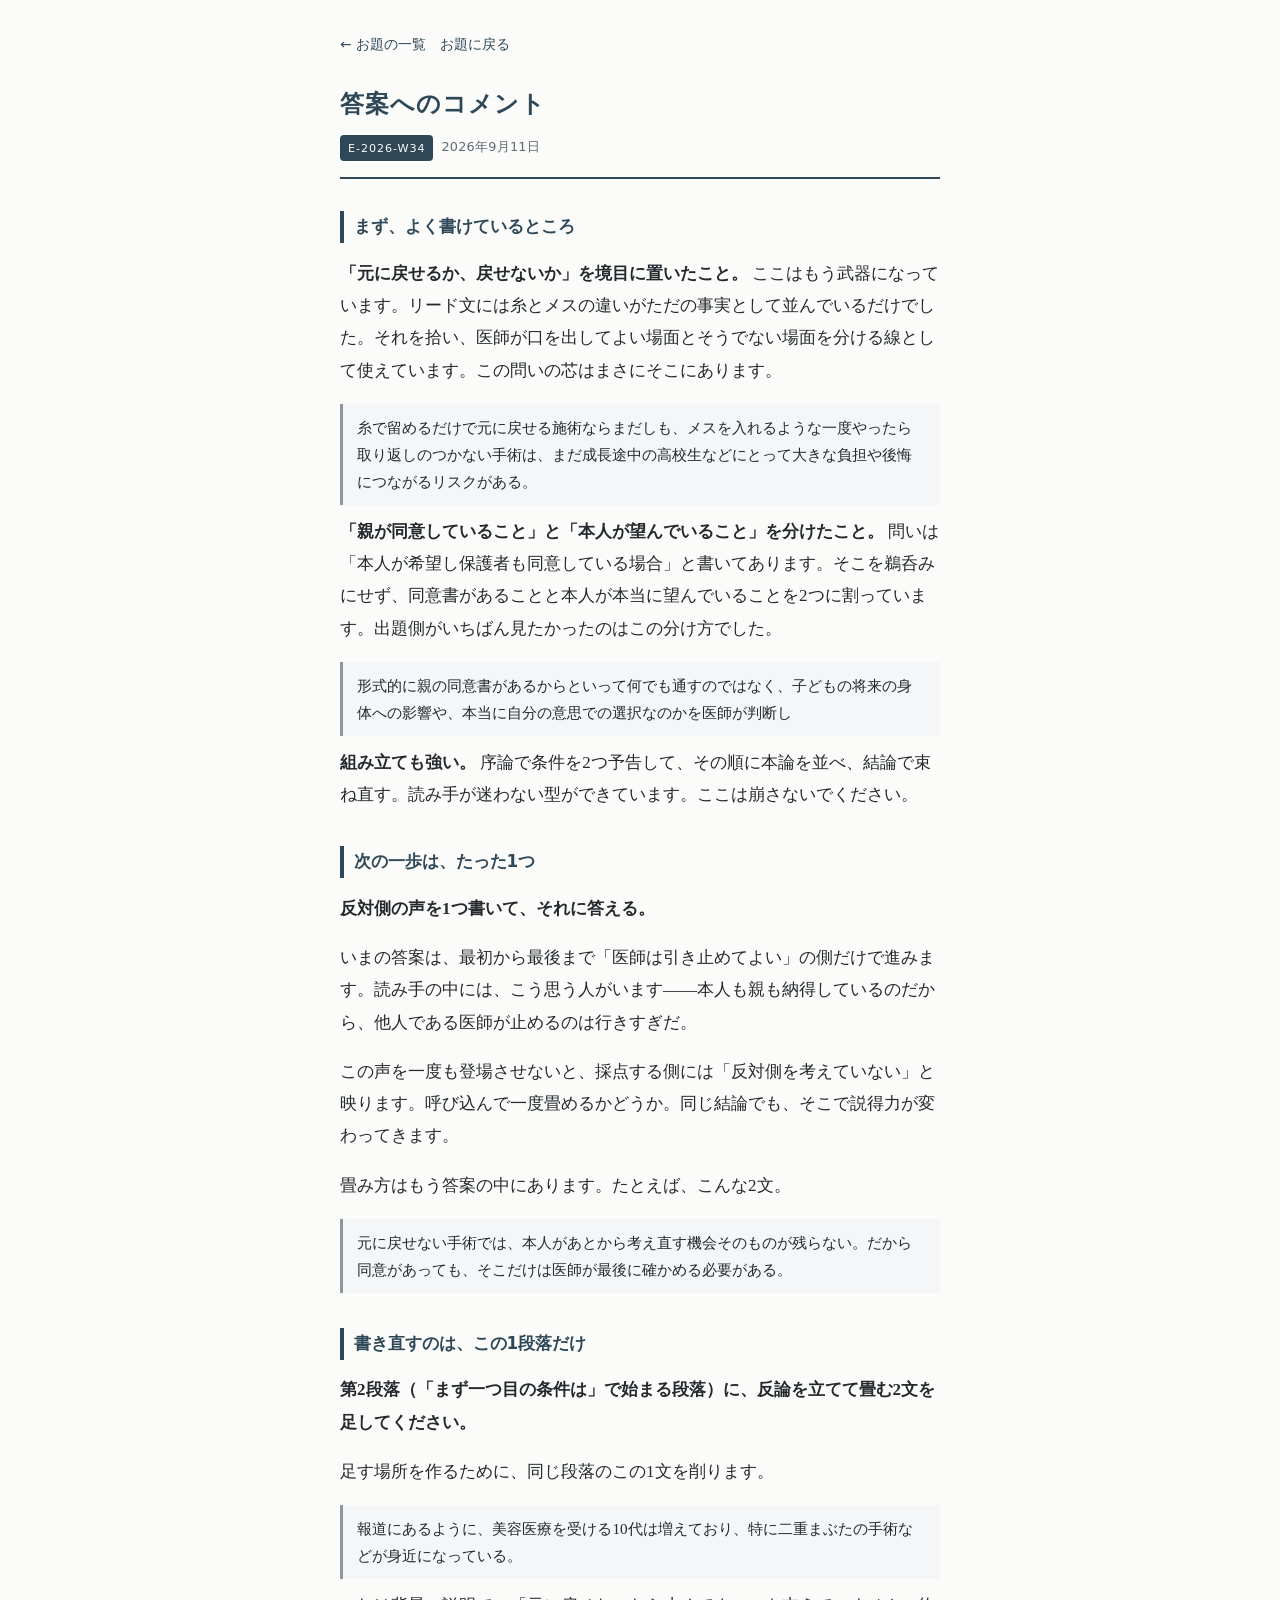
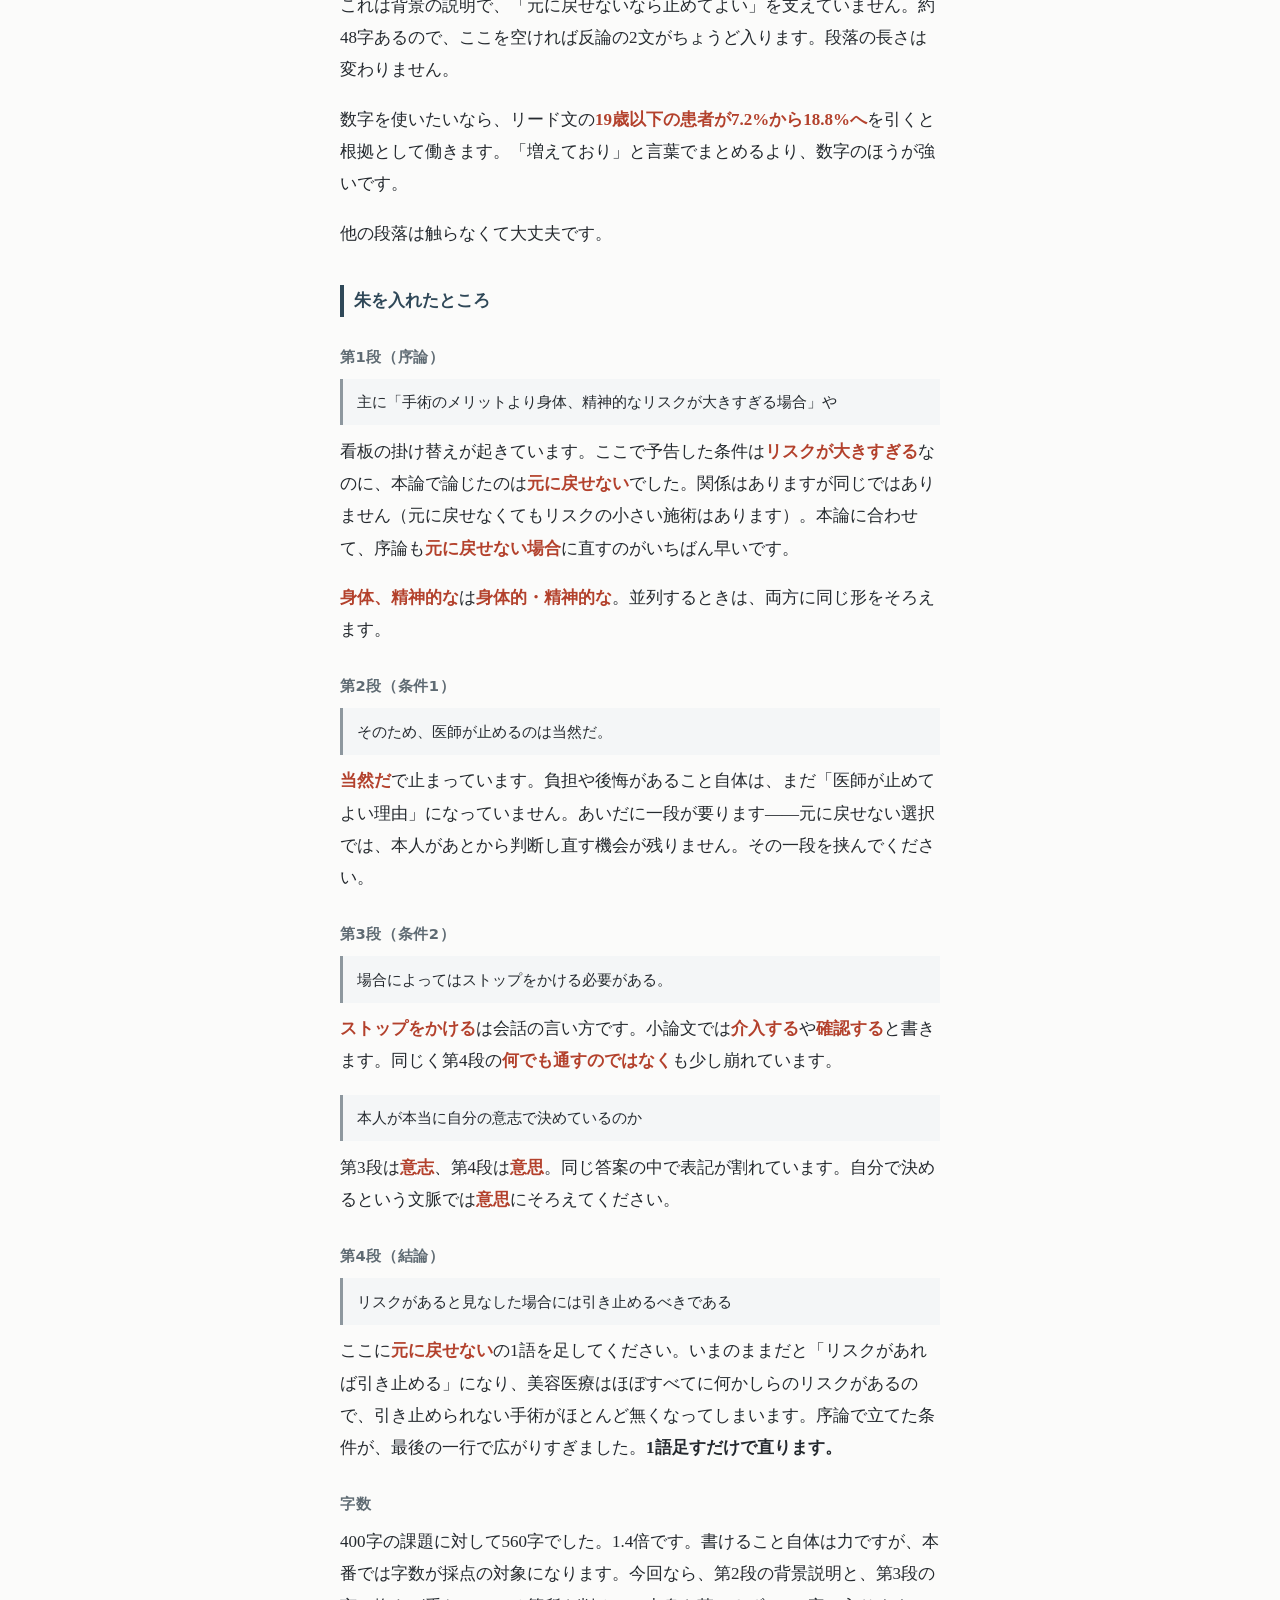
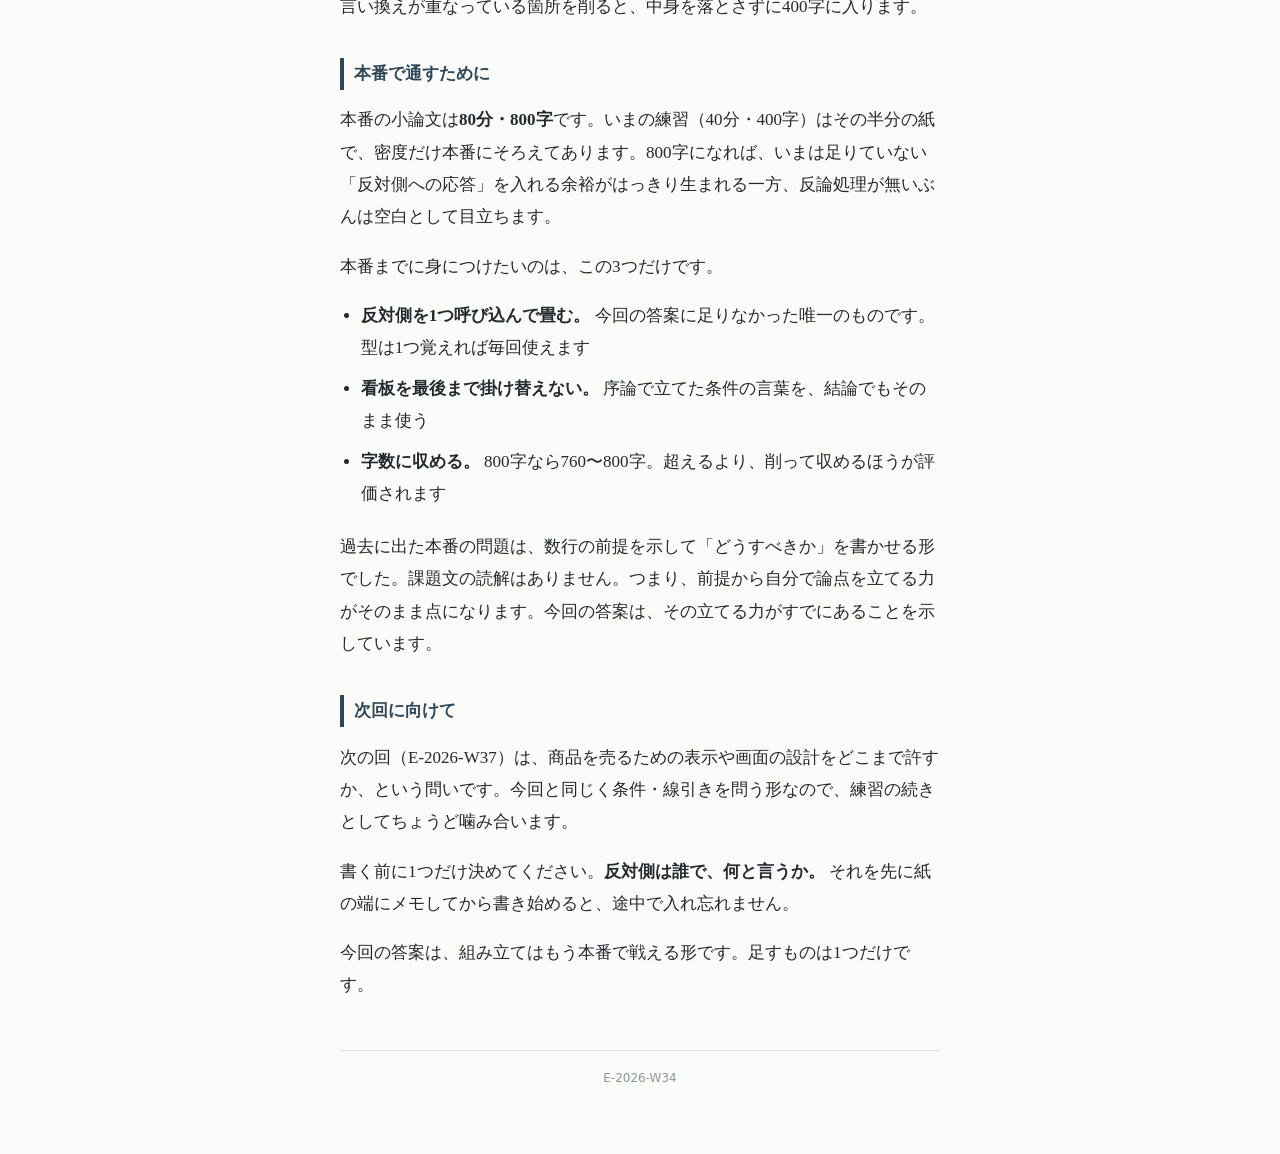
==== 2026-W34-feedback.html @ a931f3e6 "E-2026-W34 の答案へのコメントを追加（議題の下・一覧からも開ける）" ====
<!DOCTYPE html>
<html lang="ja">
<head>
<meta charset="UTF-8">
<meta name="viewport" content="width=device-width, initial-scale=1">
<meta name="robots" content="noindex">
<title>講評 E-2026-W34</title>
<link rel="stylesheet" href="style.css">
</head>
<body>
<div class="wrap">

<div class="back"><a href="./">← お題の一覧</a>　<a href="2026-W34.html">お題に戻る</a></div>

<div class="head">
  <h1>答案へのコメント</h1>
  <div class="meta"><span class="badge">E-2026-W34</span>2026年9月11日</div>
</div>

<div class="feedback">
<h2>まず、よく書けているところ</h2>
<p><strong>「元に戻せるか、戻せないか」を境目に置いたこと。</strong> ここはもう武器になっています。リード文には糸とメスの違いがただの事実として並んでいるだけでした。それを拾い、医師が口を出してよい場面とそうでない場面を分ける線として使えています。この問いの芯はまさにそこにあります。</p>
<blockquote>糸で留めるだけで元に戻せる施術ならまだしも、メスを入れるような一度やったら取り返しのつかない手術は、まだ成長途中の高校生などにとって大きな負担や後悔につながるリスクがある。</blockquote>
<p><strong>「親が同意していること」と「本人が望んでいること」を分けたこと。</strong> 問いは「本人が希望し保護者も同意している場合」と書いてあります。そこを鵜呑みにせず、同意書があることと本人が本当に望んでいることを2つに割っています。出題側がいちばん見たかったのはこの分け方でした。</p>
<blockquote>形式的に親の同意書があるからといって何でも通すのではなく、子どもの将来の身体への影響や、本当に自分の意思での選択なのかを医師が判断し</blockquote>
<p><strong>組み立ても強い。</strong> 序論で条件を2つ予告して、その順に本論を並べ、結論で束ね直す。読み手が迷わない型ができています。ここは崩さないでください。</p>
<h2>次の一歩は、たった1つ</h2>
<p><strong>反対側の声を1つ書いて、それに答える。</strong></p>
<p>いまの答案は、最初から最後まで「医師は引き止めてよい」の側だけで進みます。読み手の中には、こう思う人がいます——本人も親も納得しているのだから、他人である医師が止めるのは行きすぎだ。</p>
<p>この声を一度も登場させないと、採点する側には「反対側を考えていない」と映ります。呼び込んで一度畳めるかどうか。同じ結論でも、そこで説得力が変わってきます。</p>
<p>畳み方はもう答案の中にあります。たとえば、こんな2文。</p>
<blockquote>元に戻せない手術では、本人があとから考え直す機会そのものが残らない。だから同意があっても、そこだけは医師が最後に確かめる必要がある。</blockquote>
<h2>書き直すのは、この1段落だけ</h2>
<p><strong>第2段落（「まず一つ目の条件は」で始まる段落）に、反論を立てて畳む2文を足してください。</strong></p>
<p>足す場所を作るために、同じ段落のこの1文を削ります。</p>
<blockquote>報道にあるように、美容医療を受ける10代は増えており、特に二重まぶたの手術などが身近になっている。</blockquote>
<p>これは背景の説明で、「元に戻せないなら止めてよい」を支えていません。約48字あるので、ここを空ければ反論の2文がちょうど入ります。段落の長さは変わりません。</p>
<p>数字を使いたいなら、リード文の<span class="pen">19歳以下の患者が7.2%から18.8%へ</span>を引くと根拠として働きます。「増えており」と言葉でまとめるより、数字のほうが強いです。</p>
<p>他の段落は触らなくて大丈夫です。</p>
<h2>朱を入れたところ</h2>
<h3>第1段（序論）</h3>
<blockquote>主に「手術のメリットより身体、精神的なリスクが大きすぎる場合」や</blockquote>
<p>看板の掛け替えが起きています。ここで予告した条件は<span class="pen">リスクが大きすぎる</span>なのに、本論で論じたのは<span class="pen">元に戻せない</span>でした。関係はありますが同じではありません（元に戻せなくてもリスクの小さい施術はあります）。本論に合わせて、序論も<span class="pen">元に戻せない場合</span>に直すのがいちばん早いです。</p>
<p><span class="pen">身体、精神的な</span>は<span class="pen">身体的・精神的な</span>。並列するときは、両方に同じ形をそろえます。</p>
<h3>第2段（条件1）</h3>
<blockquote>そのため、医師が止めるのは当然だ。</blockquote>
<p><span class="pen">当然だ</span>で止まっています。負担や後悔があること自体は、まだ「医師が止めてよい理由」になっていません。あいだに一段が要ります——元に戻せない選択では、本人があとから判断し直す機会が残りません。その一段を挟んでください。</p>
<h3>第3段（条件2）</h3>
<blockquote>場合によってはストップをかける必要がある。</blockquote>
<p><span class="pen">ストップをかける</span>は会話の言い方です。小論文では<span class="pen">介入する</span>や<span class="pen">確認する</span>と書きます。同じく第4段の<span class="pen">何でも通すのではなく</span>も少し崩れています。</p>
<blockquote>本人が本当に自分の意志で決めているのか</blockquote>
<p>第3段は<span class="pen">意志</span>、第4段は<span class="pen">意思</span>。同じ答案の中で表記が割れています。自分で決めるという文脈では<span class="pen">意思</span>にそろえてください。</p>
<h3>第4段（結論）</h3>
<blockquote>リスクがあると見なした場合には引き止めるべきである</blockquote>
<p>ここに<span class="pen">元に戻せない</span>の1語を足してください。いまのままだと「リスクがあれば引き止める」になり、美容医療はほぼすべてに何かしらのリスクがあるので、引き止められない手術がほとんど無くなってしまいます。序論で立てた条件が、最後の一行で広がりすぎました。<strong>1語足すだけで直ります。</strong></p>
<h3>字数</h3>
<p>400字の課題に対して560字でした。1.4倍です。書けること自体は力ですが、本番では字数が採点の対象になります。今回なら、第2段の背景説明と、第3段の言い換えが重なっている箇所を削ると、中身を落とさずに400字に入ります。</p>
<h2>本番で通すために</h2>
<p>本番の小論文は<strong>80分・800字</strong>です。いまの練習（40分・400字）はその半分の紙で、密度だけ本番にそろえてあります。800字になれば、いまは足りていない「反対側への応答」を入れる余裕がはっきり生まれる一方、反論処理が無いぶんは空白として目立ちます。</p>
<p>本番までに身につけたいのは、この3つだけです。</p>
<ul>
  <li><strong>反対側を1つ呼び込んで畳む。</strong> 今回の答案に足りなかった唯一のものです。型は1つ覚えれば毎回使えます</li>
  <li><strong>看板を最後まで掛け替えない。</strong> 序論で立てた条件の言葉を、結論でもそのまま使う</li>
  <li><strong>字数に収める。</strong> 800字なら760〜800字。超えるより、削って収めるほうが評価されます</li>
</ul>
<p>過去に出た本番の問題は、数行の前提を示して「どうすべきか」を書かせる形でした。課題文の読解はありません。つまり、前提から自分で論点を立てる力がそのまま点になります。今回の答案は、その立てる力がすでにあることを示しています。</p>
<h2>次回に向けて</h2>
<p>次の回（E-2026-W37）は、商品を売るための表示や画面の設計をどこまで許すか、という問いです。今回と同じく条件・線引きを問う形なので、練習の続きとしてちょうど噛み合います。</p>
<p>書く前に1つだけ決めてください。<strong>反対側は誰で、何と言うか。</strong> それを先に紙の端にメモしてから書き始めると、途中で入れ忘れません。</p>
<p>今回の答案は、組み立てはもう本番で戦える形です。足すものは1つだけです。</p>
</div>

<div class="foot">E-2026-W34</div>

</div>
</body>
</html>
---- style.css ----
:root {
  --bg: #fbfbfa;
  --panel: #ffffff;
  --ink: #24292e;
  --ink-soft: #5f6b73;
  --ink-faint: #8d979e;
  --accent: #2f4858;
  --line: #dfe3e6;
  --lead-bg: #f4f6f7;
  --pen: #b3412c;
}

@media (prefers-color-scheme: dark) {
  :root {
    --bg: #17191b;
    --panel: #1e2124;
    --ink: #e7e9ea;
    --ink-soft: #a8b1b7;
    --ink-faint: #7c868c;
    --accent: #9fc2d6;
    --line: #33383c;
    --lead-bg: #23272a;
    --pen: #e08a72;
  }
}

* { box-sizing: border-box; }

body {
  margin: 0;
  background: var(--bg);
  color: var(--ink);
  font-family: "Hiragino Mincho ProN", "Yu Mincho", serif;
  font-size: 17px;
  line-height: 1.9;
  -webkit-text-size-adjust: 100%;
}

.wrap {
  max-width: 40rem;
  margin: 0 auto;
  padding: 2rem 1.25rem 4rem;
}

h1, h2, .meta, .label, .badge, .conditions, .note, .back, th {
  font-family: "Hiragino Sans", "Yu Gothic", system-ui, sans-serif;
}

/* ヘッダー */
.head {
  border-bottom: 2px solid var(--accent);
  padding-bottom: 1rem;
  margin-bottom: 2rem;
}
.head h1 {
  font-size: 1.5rem;
  margin: 0 0 .5rem;
  color: var(--accent);
  letter-spacing: .04em;
}
.head .meta {
  font-size: .8rem;
  color: var(--ink-soft);
  letter-spacing: .02em;
}
.badge {
  display: inline-block;
  background: var(--accent);
  color: var(--bg);
  font-size: .7rem;
  padding: .15rem .5rem;
  border-radius: .25rem;
  margin-right: .5rem;
  letter-spacing: .08em;
}

/* リード文 */
.lead {
  background: var(--lead-bg);
  border-left: 4px solid var(--ink-faint);
  padding: 1rem 1.1rem;
  margin-bottom: 1.25rem;
  font-size: .95rem;
  line-height: 1.85;
}
.lead .caption {
  font-family: "Hiragino Sans", "Yu Gothic", system-ui, sans-serif;
  font-size: .75rem;
  color: var(--ink-soft);
  margin-bottom: .5rem;
  letter-spacing: .04em;
}
.source {
  font-size: .75rem;
  color: var(--ink-soft);
  line-height: 1.7;
  margin-top: .75rem;
  word-break: break-all;
}
.source a { color: var(--accent); }

/* 議題 */
.question {
  border: 2px solid var(--accent);
  border-radius: .3rem;
  background: var(--panel);
  padding: 1.1rem 1.2rem;
  margin-bottom: 1.5rem;
}
.question .label {
  font-size: .7rem;
  color: var(--ink-soft);
  letter-spacing: .12em;
  margin-bottom: .5rem;
}
.question .text {
  font-size: 1.1rem;
  line-height: 1.85;
  font-weight: 600;
}

/* 条件 */
table.conditions {
  width: 100%;
  border-collapse: collapse;
  font-size: .9rem;
  margin-bottom: 1.5rem;
}
table.conditions th, table.conditions td {
  border: 1px solid var(--line);
  padding: .55rem .8rem;
  text-align: left;
}
table.conditions th {
  background: var(--lead-bg);
  color: var(--ink-soft);
  font-weight: 600;
  white-space: nowrap;
  width: 32%;
}

/* 注意書き */
.note {
  font-size: .85rem;
  color: var(--ink-soft);
  background: var(--panel);
  border: 1px solid var(--line);
  border-radius: .3rem;
  padding: .9rem 1rem;
  line-height: 1.8;
}
.note ul { margin: 0; padding-left: 1.2rem; }
.note li { margin-bottom: .2rem; }

/* 一覧 */
ul.issues { list-style: none; margin: 0; padding: 0; }
ul.issues > li {
  border: 1px solid var(--line);
  border-radius: .3rem;
  background: var(--panel);
  padding: 1rem 1.1rem;
  margin-bottom: 1rem;
}
ul.issues .row1 {
  font-family: "Hiragino Sans", "Yu Gothic", system-ui, sans-serif;
  font-size: .78rem;
  color: var(--ink-soft);
  letter-spacing: .02em;
  margin-bottom: .4rem;
}
ul.issues .theme {
  font-size: 1.02rem;
  line-height: 1.75;
  margin-bottom: .7rem;
}
ul.issues .links {
  font-family: "Hiragino Sans", "Yu Gothic", system-ui, sans-serif;
  font-size: .85rem;
}
ul.issues .links a {
  color: var(--accent);
  text-decoration: none;
  border-bottom: 1px solid var(--line);
  padding-bottom: .1rem;
  margin-right: 1.1rem;
}
ul.issues .links a:hover { border-bottom-color: var(--accent); }
ul.issues .links .pending { color: var(--ink-faint); margin-right: 1.1rem; }

/* 戻り導線 */
.back {
  font-size: .85rem;
  margin-bottom: 1.5rem;
}
.back a { color: var(--accent); text-decoration: none; }
.back a:hover { text-decoration: underline; }

.foot {
  margin-top: 3rem;
  padding-top: 1rem;
  border-top: 1px solid var(--line);
  font-family: "Hiragino Sans", "Yu Gothic", system-ui, sans-serif;
  font-size: .75rem;
  color: var(--ink-faint);
  text-align: center;
}

@media print {
  body { background: #fff; color: #000; font-size: 11.5pt; }
  .wrap { max-width: none; padding: 0; }
  .back { display: none; }
}

/* 執筆サンプルへの導線（議題の下） */
.sample-link {
  font-family: "Hiragino Sans", "Yu Gothic", system-ui, sans-serif;
  font-size: .9rem;
  margin: -.5rem 0 1.5rem;
}
.sample-link a {
  color: var(--accent);
  text-decoration: none;
  border-bottom: 1px solid var(--line);
  padding-bottom: .1rem;
}
.sample-link a:hover { border-bottom-color: var(--accent); }

/* 執筆サンプルの本文 */
.essay {
  background: var(--panel);
  border: 1px solid var(--line);
  border-radius: .3rem;
  padding: 1.4rem 1.5rem .6rem;
}
.essay p {
  text-indent: 1em;
  margin: 0 0 1.1em;
  line-height: 2;
}

/* 講評（答案へのコメント） */
.feedback h2 {
  font-family: "Hiragino Sans", "Yu Gothic", system-ui, sans-serif;
  font-size: 1.05rem;
  color: var(--accent);
  border-left: 4px solid var(--accent);
  padding-left: .6rem;
  margin: 2.2rem 0 .9rem;
}
.feedback h2:first-child { margin-top: 0; }
.feedback h3 {
  font-family: "Hiragino Sans", "Yu Gothic", system-ui, sans-serif;
  font-size: .92rem;
  color: var(--ink-soft);
  letter-spacing: .04em;
  margin: 1.6rem 0 .5rem;
}
.feedback p { margin: 0 0 1em; }
.feedback ul { margin: 0 0 1.2em; padding-left: 1.3rem; }
.feedback li { margin-bottom: .5em; }
.feedback blockquote {
  margin: 0 0 .7em;
  padding: .6rem .9rem;
  background: var(--lead-bg);
  border-left: 3px solid var(--ink-faint);
  font-size: .95rem;
  line-height: 1.8;
}

/* 朱 */
.pen {
  color: var(--pen);
  font-weight: 600;
}
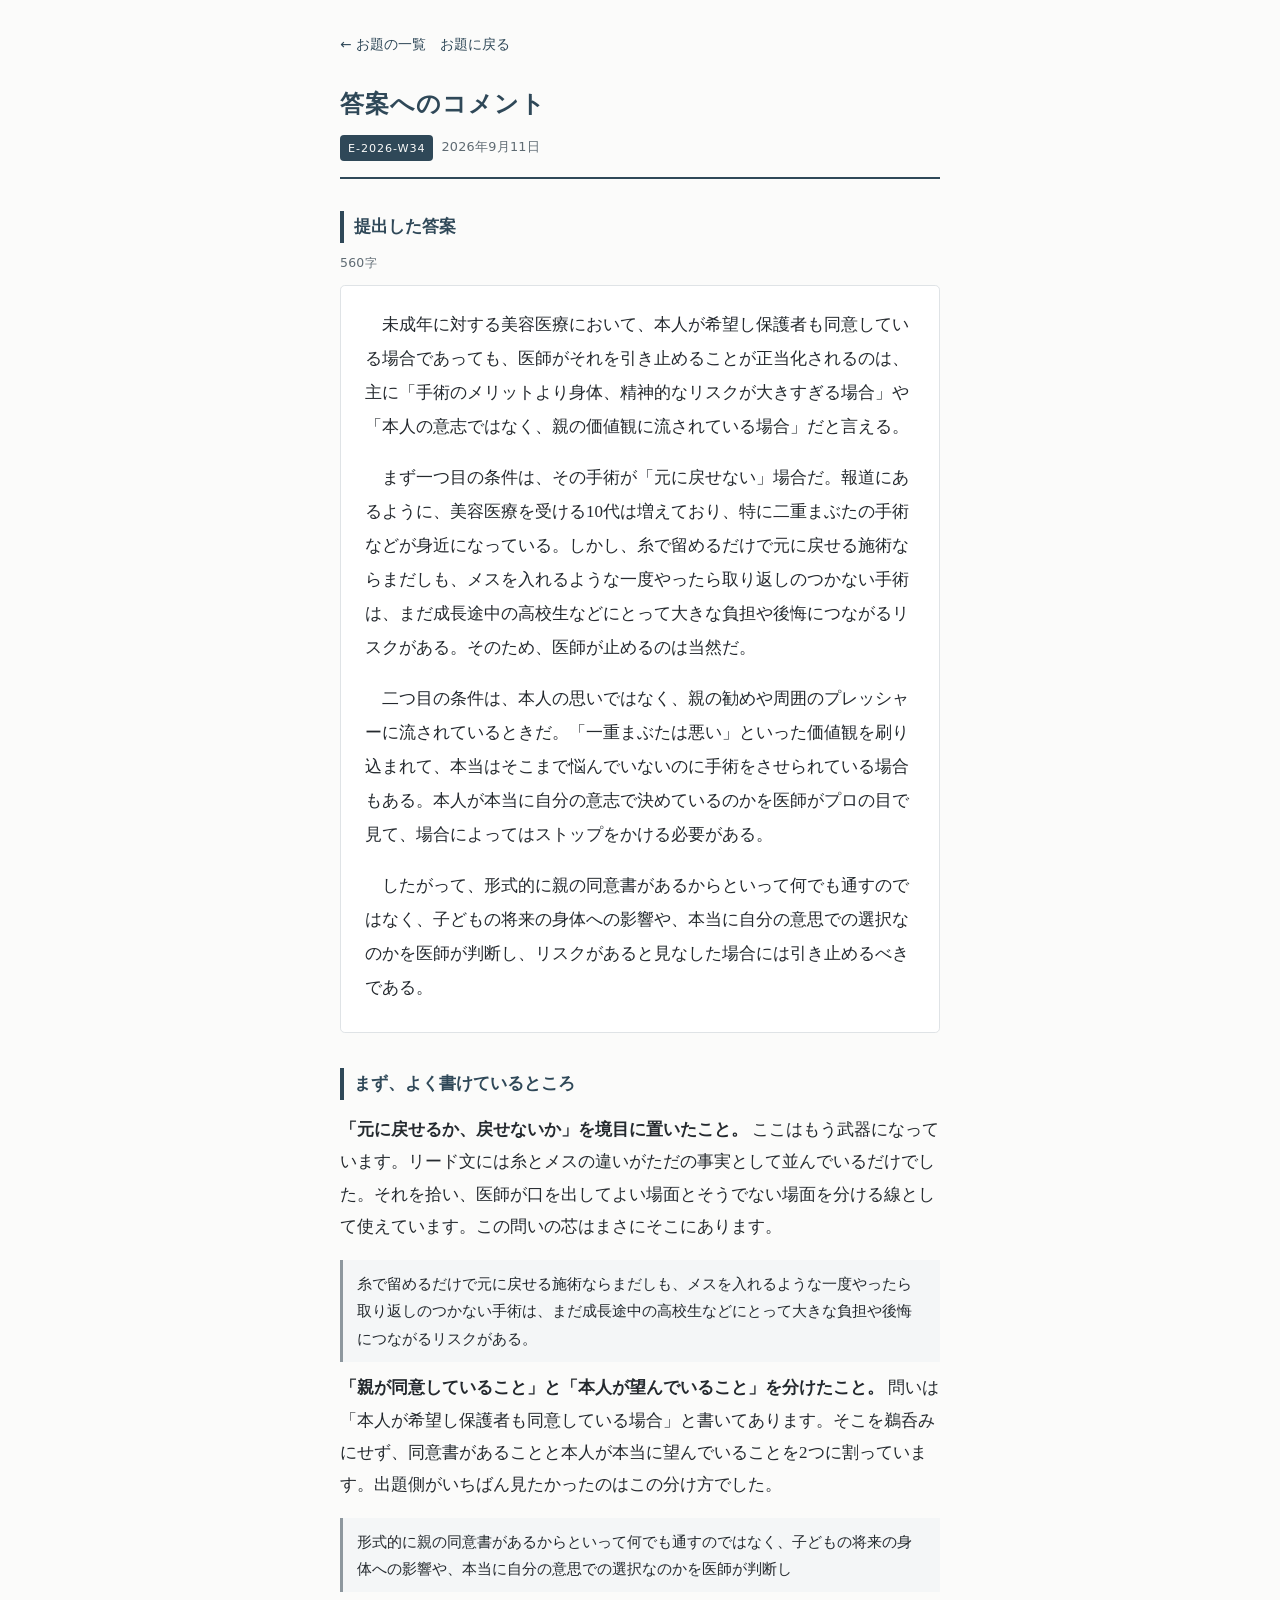
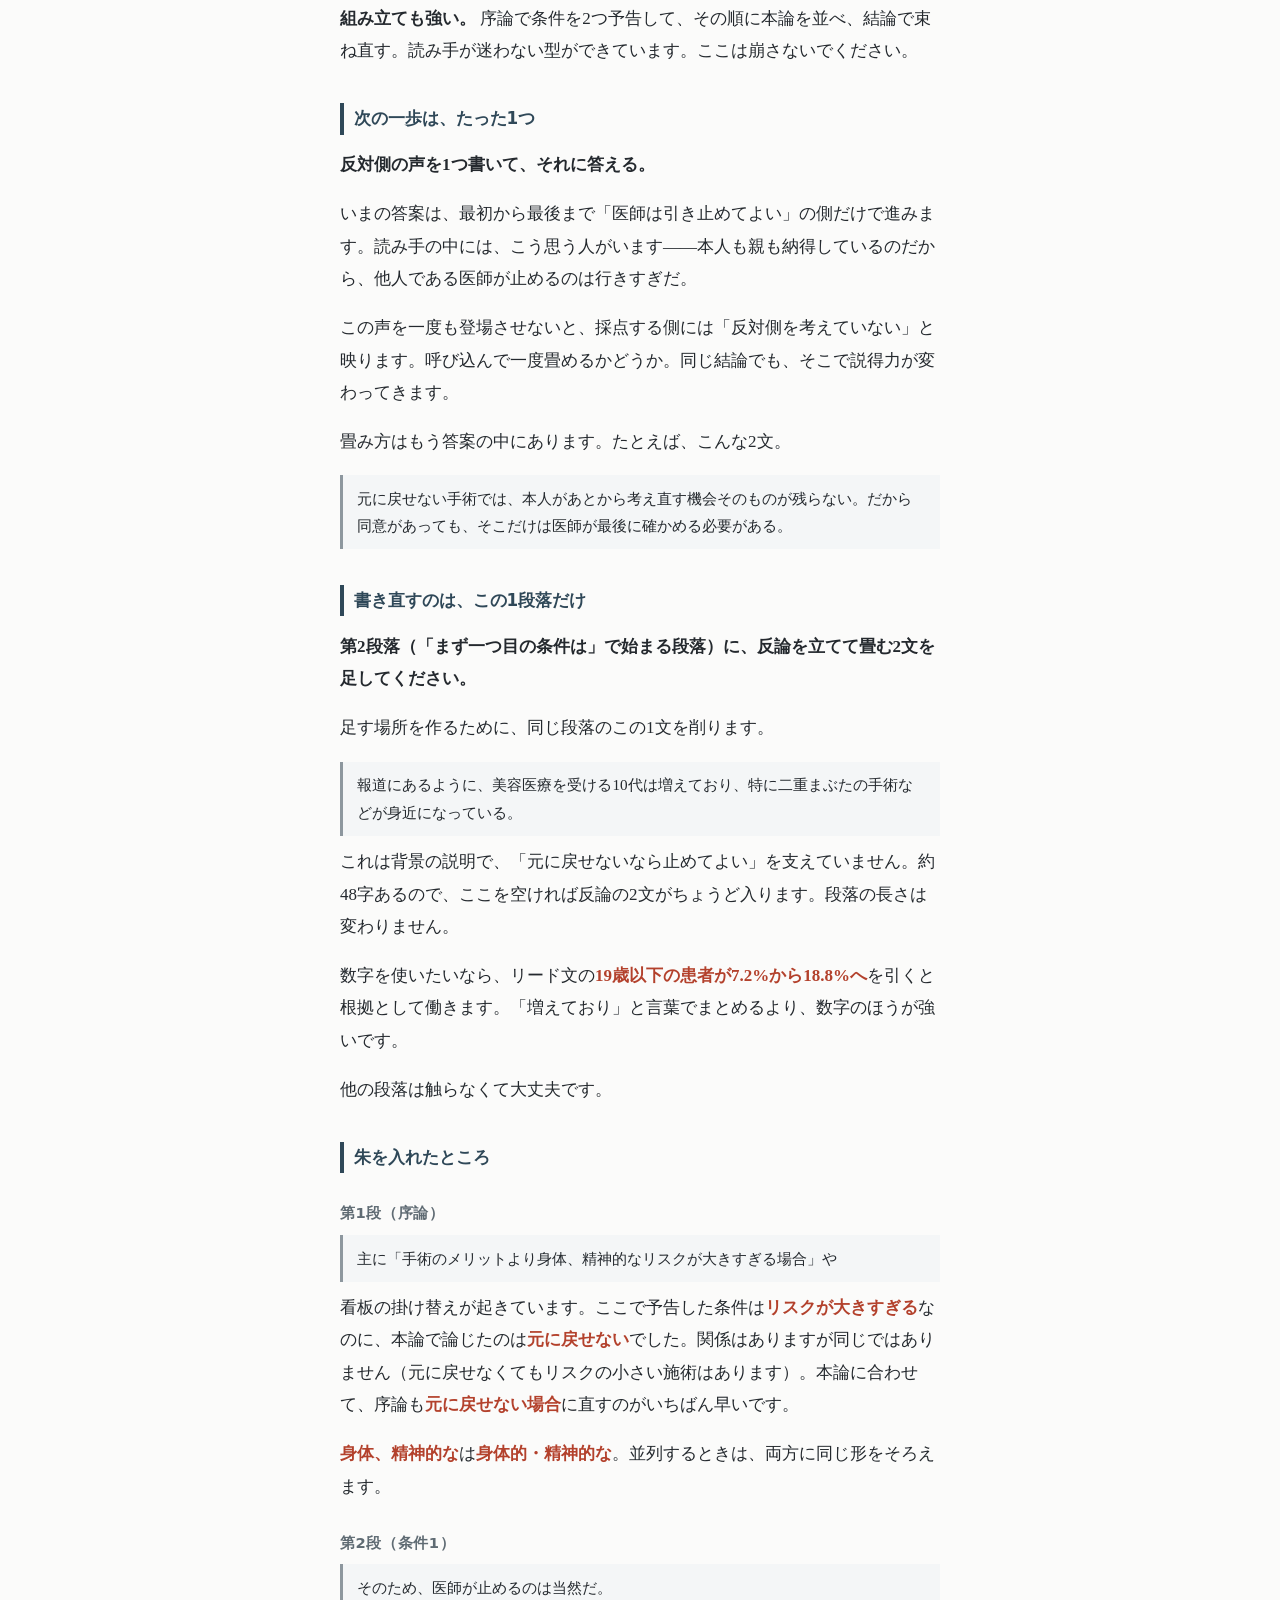
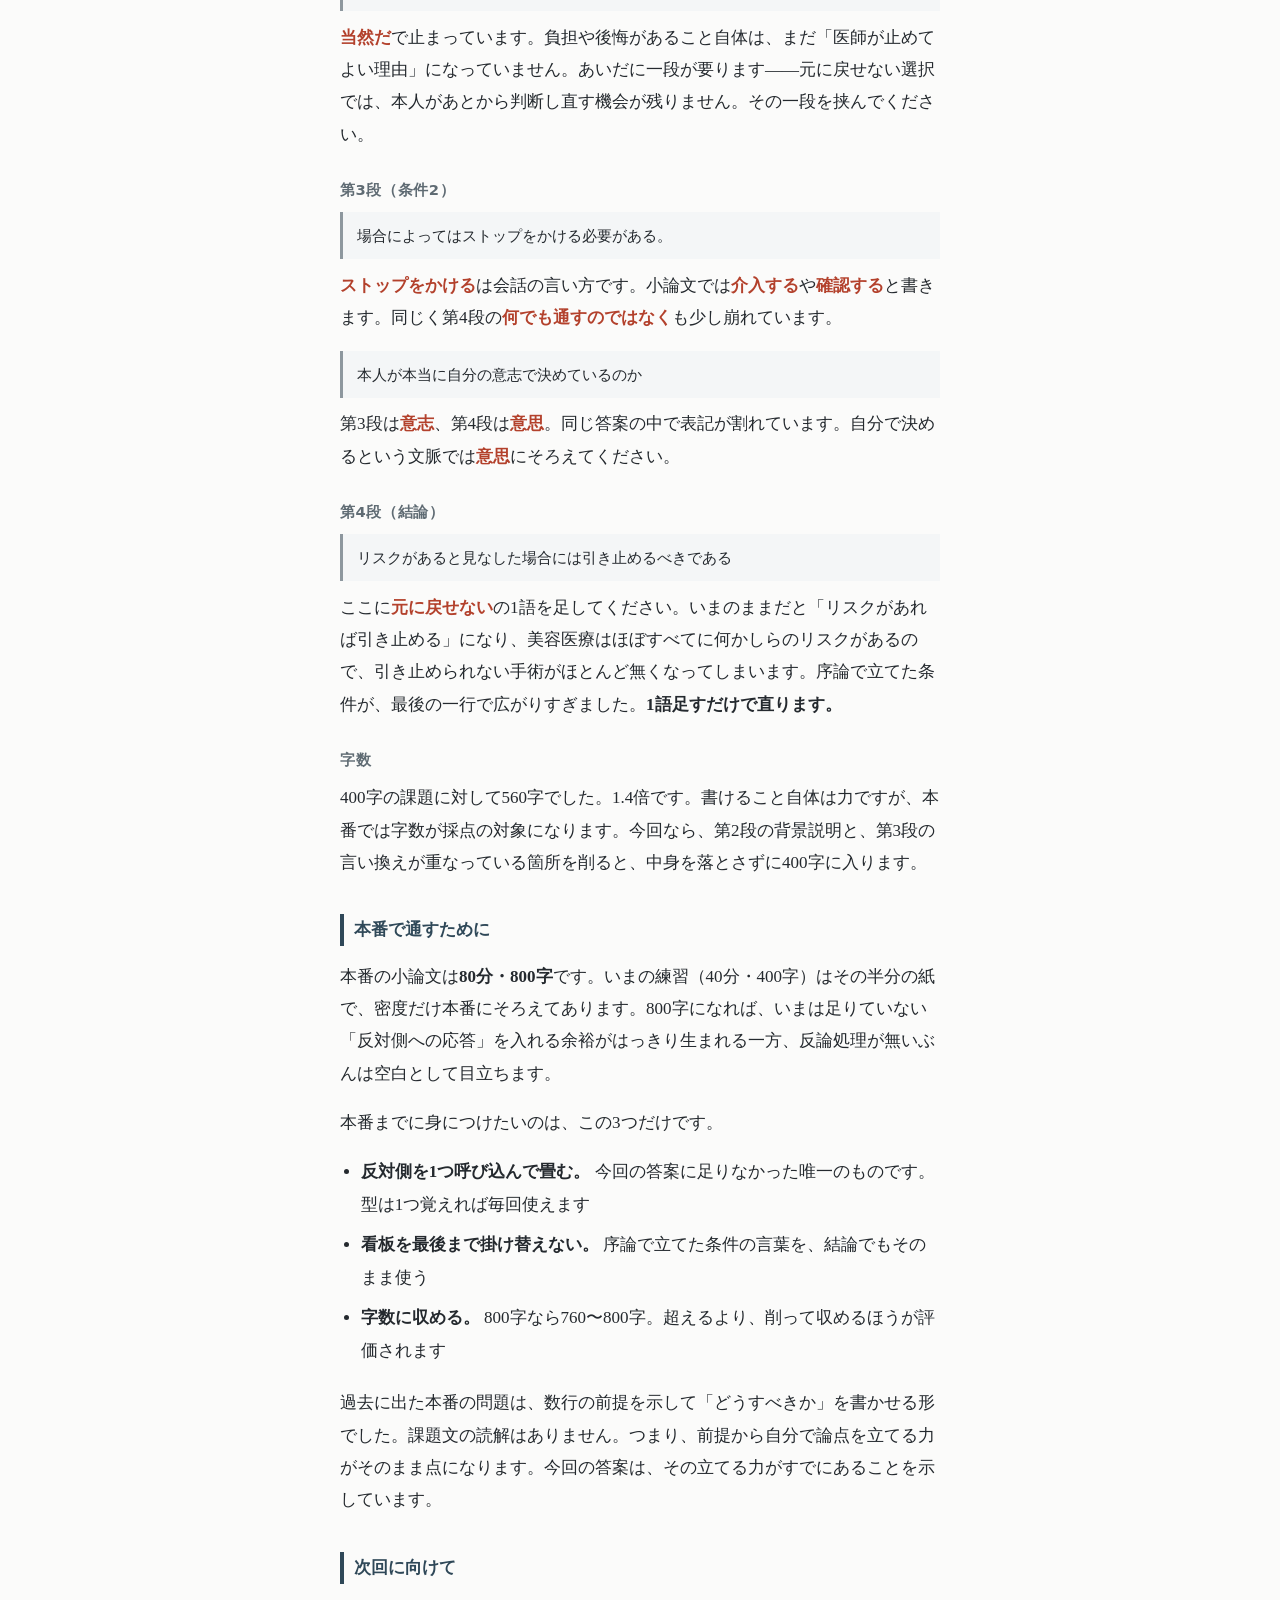
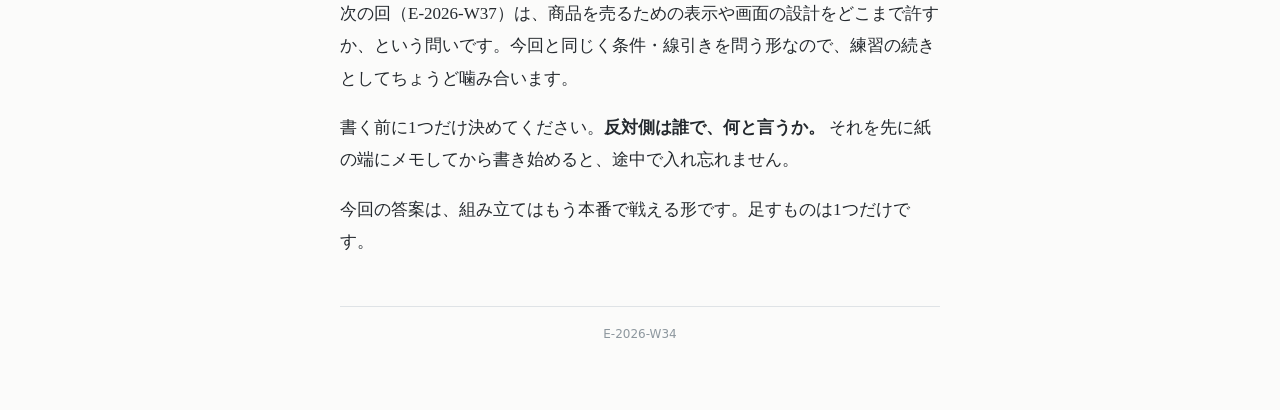
==== commit 8e4c876d: "講評の冒頭に提出した答案を載せる（answer.md から）" ====
--- a/2026-W34-feedback.html
+++ b/2026-W34-feedback.html
@@ -18,6 +18,14 @@
 </div>
 
 <div class="feedback">
+<h2>提出した答案</h2>
+<div class="meta-line">560字</div>
+<article class="essay">
+  <p>未成年に対する美容医療において、本人が希望し保護者も同意している場合であっても、医師がそれを引き止めることが正当化されるのは、主に「手術のメリットより身体、精神的なリスクが大きすぎる場合」や「本人の意志ではなく、親の価値観に流されている場合」だと言える。</p>
+  <p>まず一つ目の条件は、その手術が「元に戻せない」場合だ。報道にあるように、美容医療を受ける10代は増えており、特に二重まぶたの手術などが身近になっている。しかし、糸で留めるだけで元に戻せる施術ならまだしも、メスを入れるような一度やったら取り返しのつかない手術は、まだ成長途中の高校生などにとって大きな負担や後悔につながるリスクがある。そのため、医師が止めるのは当然だ。</p>
+  <p>二つ目の条件は、本人の思いではなく、親の勧めや周囲のプレッシャーに流されているときだ。「一重まぶたは悪い」といった価値観を刷り込まれて、本当はそこまで悩んでいないのに手術をさせられている場合もある。本人が本当に自分の意志で決めているのかを医師がプロの目で見て、場合によってはストップをかける必要がある。</p>
+  <p>したがって、形式的に親の同意書があるからといって何でも通すのではなく、子どもの将来の身体への影響や、本当に自分の意思での選択なのかを医師が判断し、リスクがあると見なした場合には引き止めるべきである。</p>
+</article>
 <h2>まず、よく書けているところ</h2>
 <p><strong>「元に戻せるか、戻せないか」を境目に置いたこと。</strong> ここはもう武器になっています。リード文には糸とメスの違いがただの事実として並んでいるだけでした。それを拾い、医師が口を出してよい場面とそうでない場面を分ける線として使えています。この問いの芯はまさにそこにあります。</p>
 <blockquote>糸で留めるだけで元に戻せる施術ならまだしも、メスを入れるような一度やったら取り返しのつかない手術は、まだ成長途中の高校生などにとって大きな負担や後悔につながるリスクがある。</blockquote>
--- a/style.css
+++ b/style.css
@@ -222,7 +222,9 @@
   text-decoration: none;
   border-bottom: 1px solid var(--line);
   padding-bottom: .1rem;
-}
+  margin-right: 1.4rem;
+}
+.sample-link a:last-child { margin-right: 0; }
 .sample-link a:hover { border-bottom-color: var(--accent); }
 
 /* 執筆サンプルの本文 */
@@ -272,3 +274,12 @@
   color: var(--pen);
   font-weight: 600;
 }
+
+/* 答案の上に置く小さな添え書き（字数など） */
+.meta-line {
+  font-family: "Hiragino Sans", "Yu Gothic", system-ui, sans-serif;
+  font-size: .78rem;
+  color: var(--ink-soft);
+  margin: -.4rem 0 .6rem;
+  letter-spacing: .02em;
+}
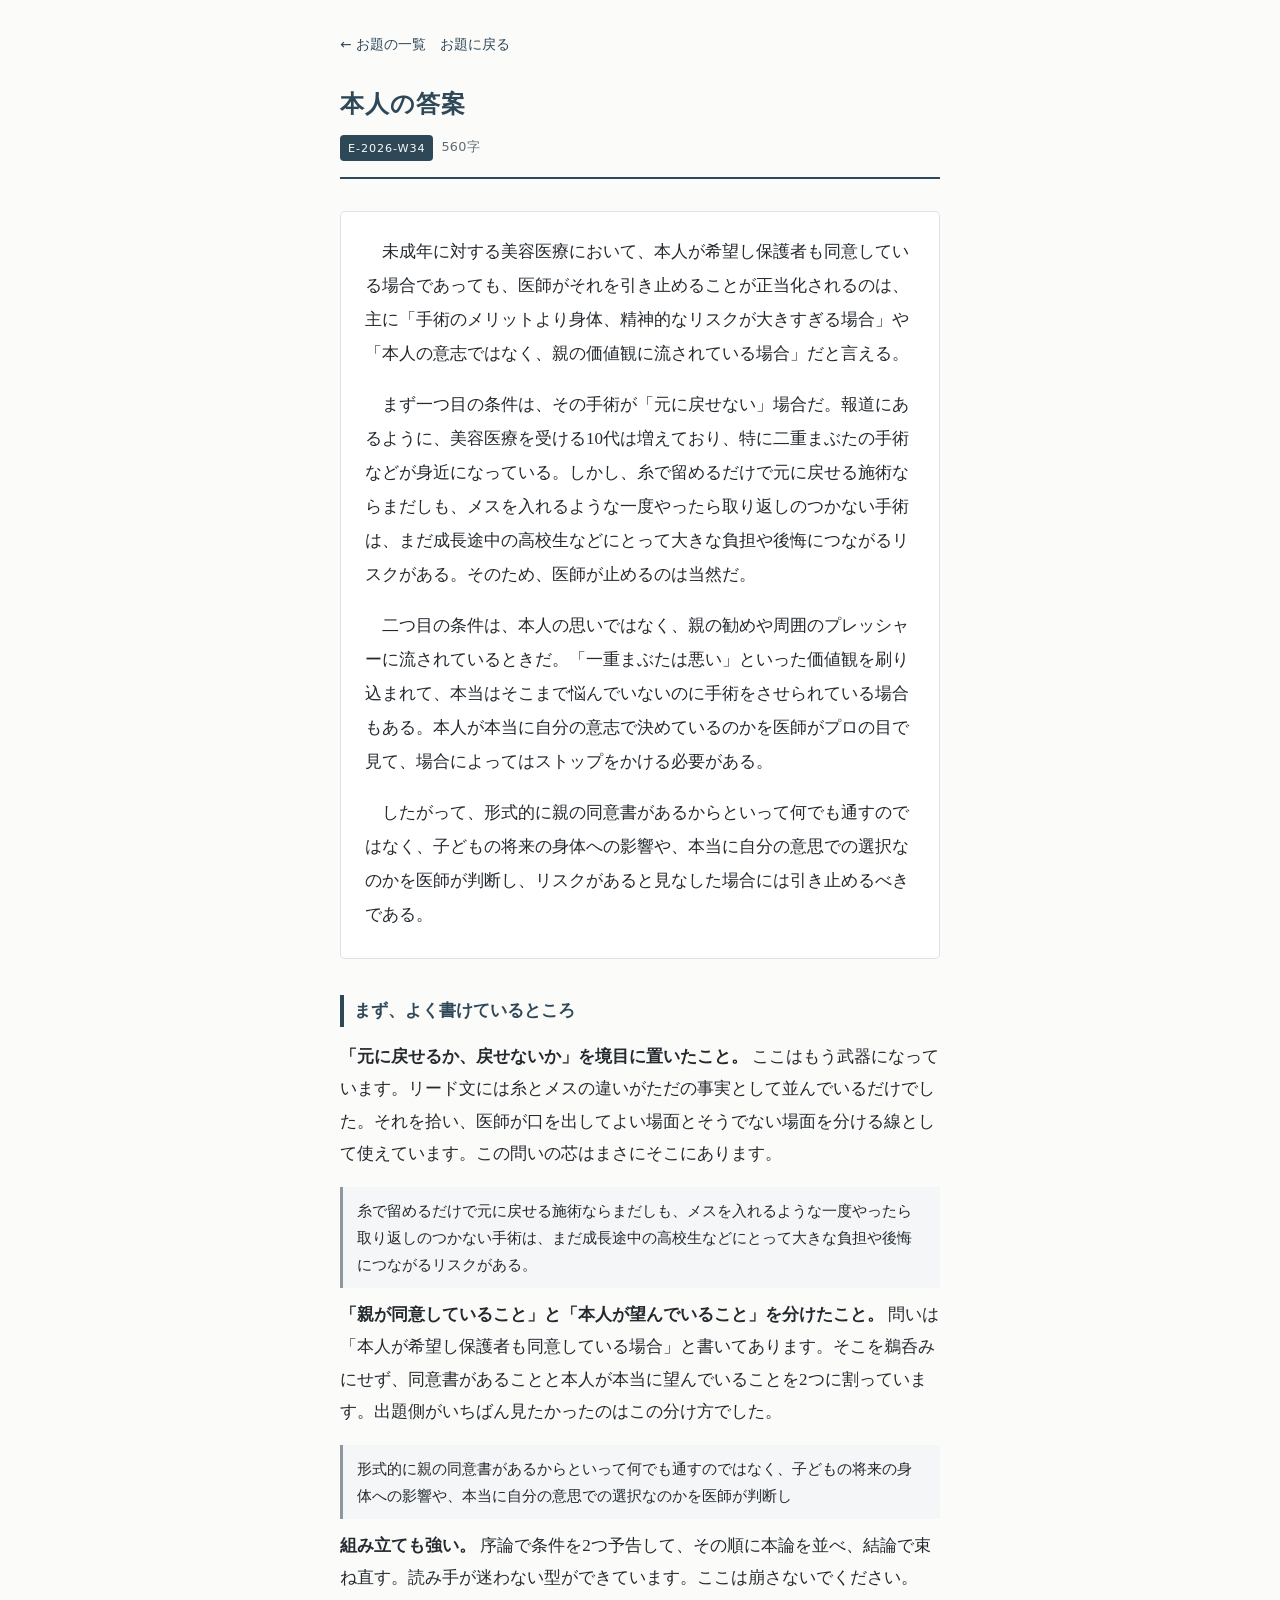
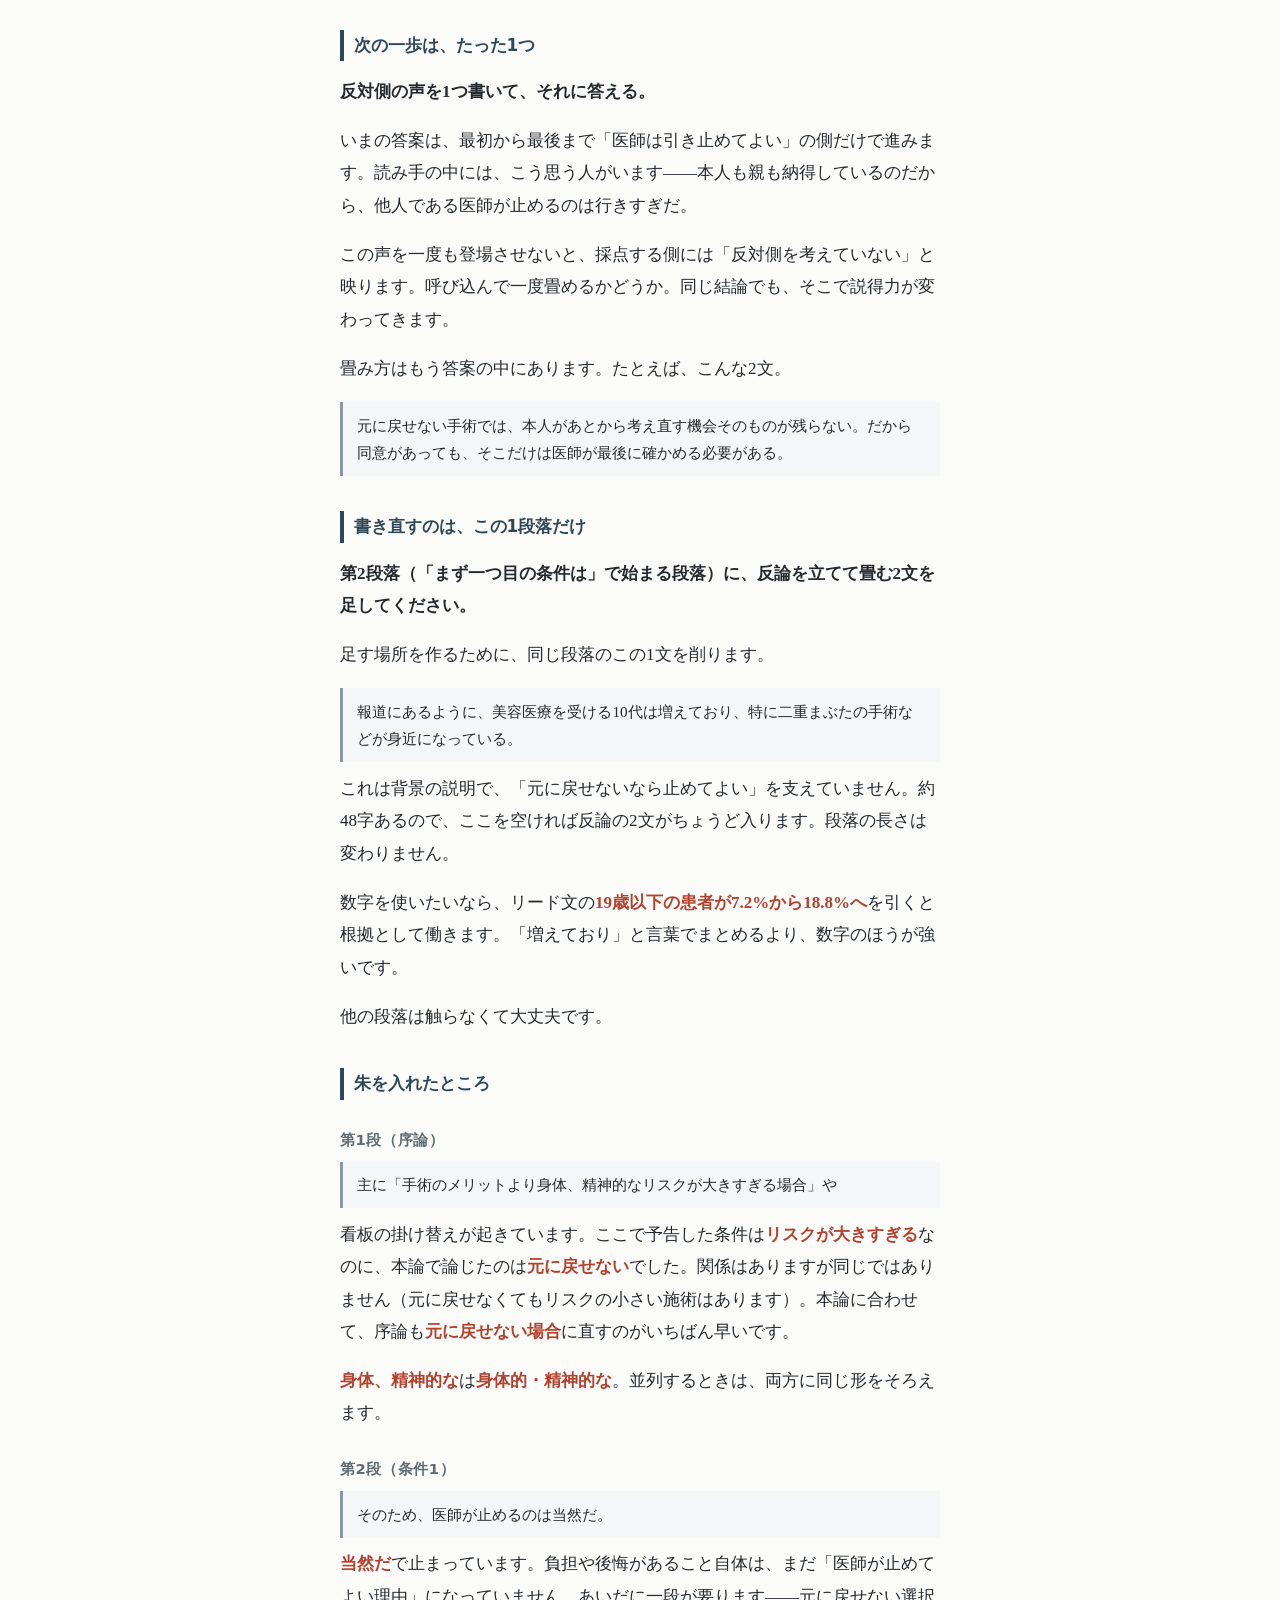
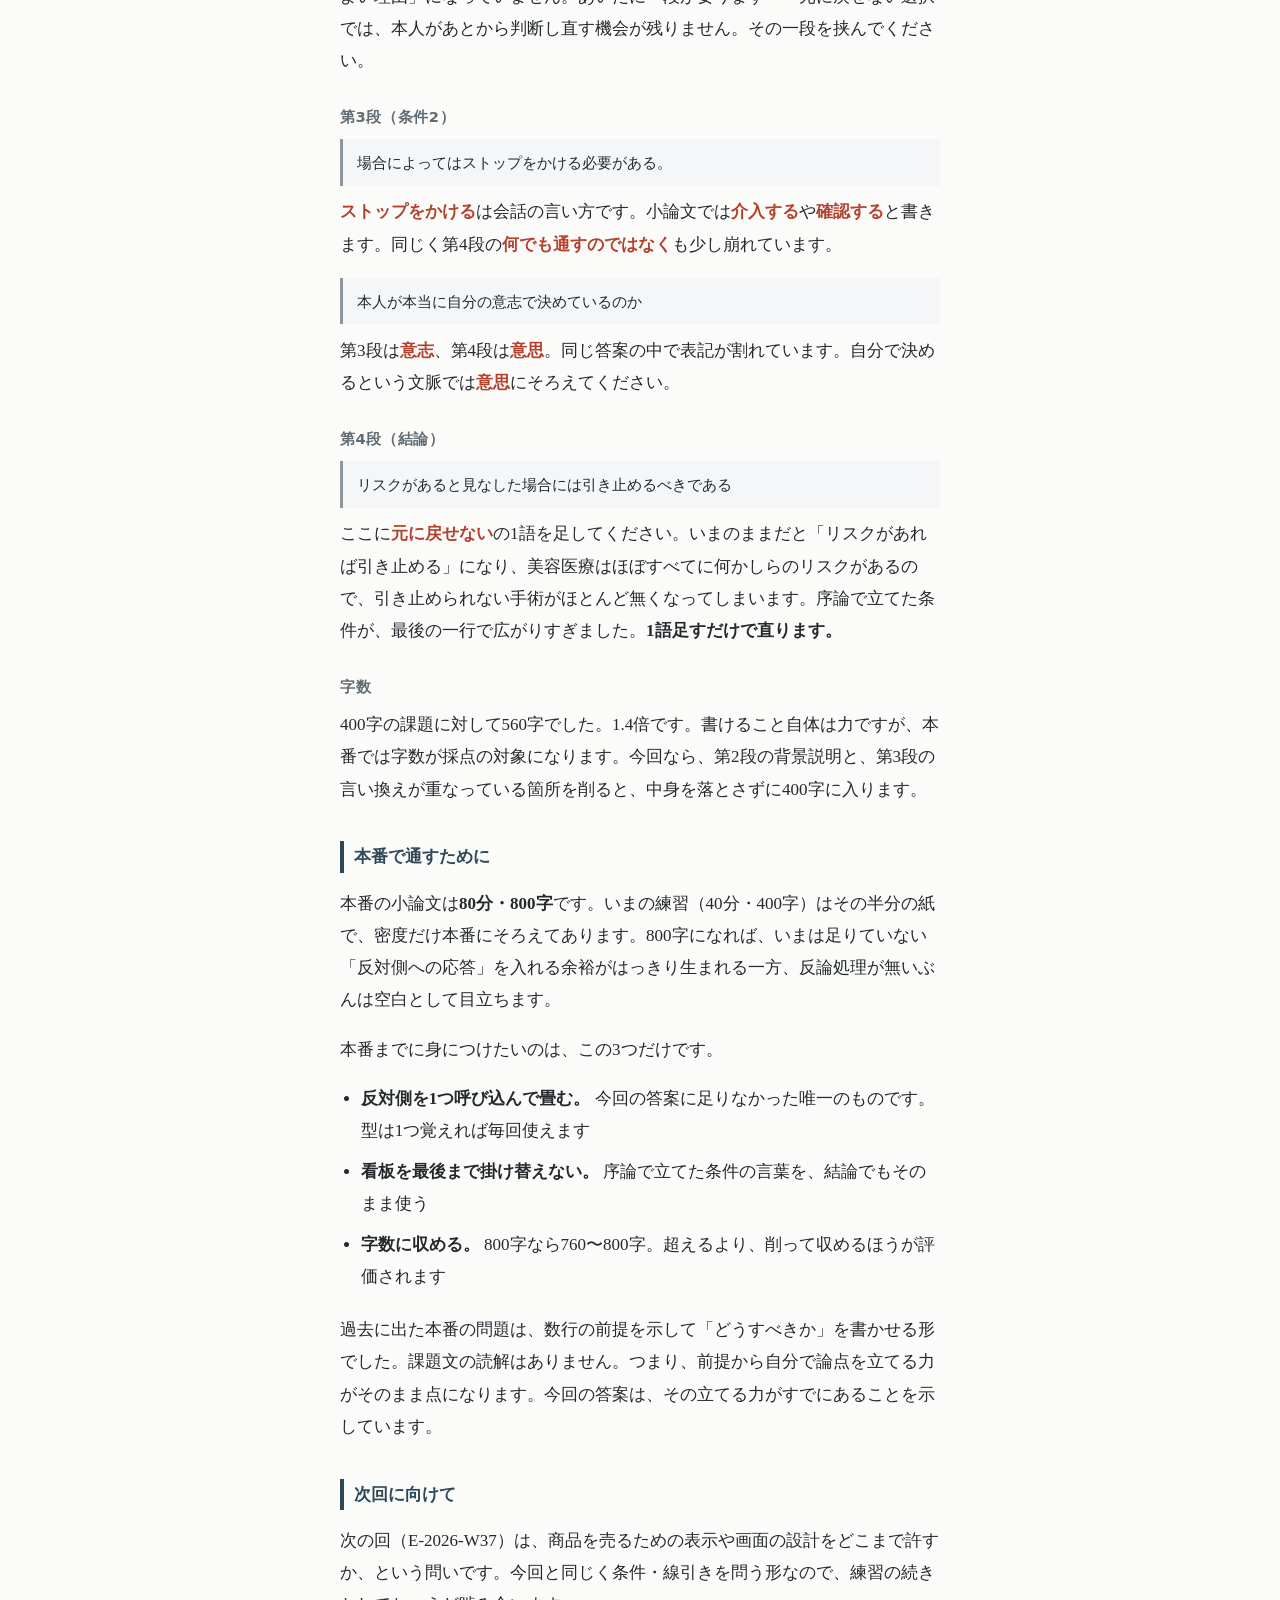
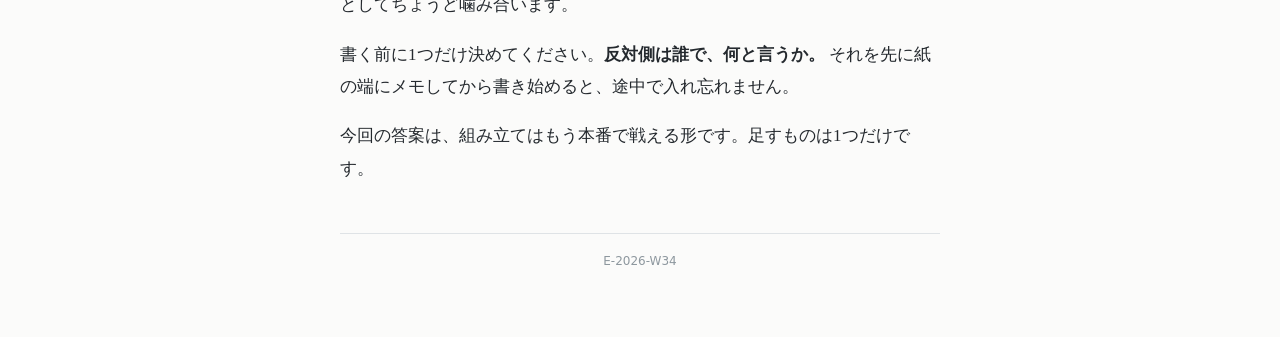
==== commit 5046360f: "回答を書き手ごとに分ける（お題の下に並べ、それぞれに朱を入れる）" ====
--- a/2026-W34-feedback.html
+++ b/2026-W34-feedback.html
@@ -4,7 +4,7 @@
 <meta charset="UTF-8">
 <meta name="viewport" content="width=device-width, initial-scale=1">
 <meta name="robots" content="noindex">
-<title>講評 E-2026-W34</title>
+<title>本人の答案 E-2026-W34</title>
 <link rel="stylesheet" href="style.css">
 </head>
 <body>
@@ -13,19 +13,18 @@
 <div class="back"><a href="./">← お題の一覧</a>　<a href="2026-W34.html">お題に戻る</a></div>
 
 <div class="head">
-  <h1>答案へのコメント</h1>
-  <div class="meta"><span class="badge">E-2026-W34</span>2026年9月11日</div>
+  <h1>本人の答案</h1>
+  <div class="meta"><span class="badge">E-2026-W34</span>560字</div>
 </div>
 
 <div class="feedback">
-<h2>提出した答案</h2>
-<div class="meta-line">560字</div>
 <article class="essay">
   <p>未成年に対する美容医療において、本人が希望し保護者も同意している場合であっても、医師がそれを引き止めることが正当化されるのは、主に「手術のメリットより身体、精神的なリスクが大きすぎる場合」や「本人の意志ではなく、親の価値観に流されている場合」だと言える。</p>
   <p>まず一つ目の条件は、その手術が「元に戻せない」場合だ。報道にあるように、美容医療を受ける10代は増えており、特に二重まぶたの手術などが身近になっている。しかし、糸で留めるだけで元に戻せる施術ならまだしも、メスを入れるような一度やったら取り返しのつかない手術は、まだ成長途中の高校生などにとって大きな負担や後悔につながるリスクがある。そのため、医師が止めるのは当然だ。</p>
   <p>二つ目の条件は、本人の思いではなく、親の勧めや周囲のプレッシャーに流されているときだ。「一重まぶたは悪い」といった価値観を刷り込まれて、本当はそこまで悩んでいないのに手術をさせられている場合もある。本人が本当に自分の意志で決めているのかを医師がプロの目で見て、場合によってはストップをかける必要がある。</p>
   <p>したがって、形式的に親の同意書があるからといって何でも通すのではなく、子どもの将来の身体への影響や、本当に自分の意思での選択なのかを医師が判断し、リスクがあると見なした場合には引き止めるべきである。</p>
 </article>
+
 <h2>まず、よく書けているところ</h2>
 <p><strong>「元に戻せるか、戻せないか」を境目に置いたこと。</strong> ここはもう武器になっています。リード文には糸とメスの違いがただの事実として並んでいるだけでした。それを拾い、医師が口を出してよい場面とそうでない場面を分ける線として使えています。この問いの芯はまさにそこにあります。</p>
 <blockquote>糸で留めるだけで元に戻せる施術ならまだしも、メスを入れるような一度やったら取り返しのつかない手術は、まだ成長途中の高校生などにとって大きな負担や後悔につながるリスクがある。</blockquote>
--- a/style.css
+++ b/style.css
@@ -283,3 +283,44 @@
   margin: -.4rem 0 .6rem;
   letter-spacing: .02em;
 }
+
+/* 出題紙の下に並べる回答 */
+.answers {
+  margin-top: 2.5rem;
+  padding-top: 1.4rem;
+  border-top: 1px solid var(--line);
+}
+.answers h2 {
+  font-family: "Hiragino Sans", "Yu Gothic", system-ui, sans-serif;
+  font-size: .8rem;
+  color: var(--ink-soft);
+  letter-spacing: .12em;
+  margin: 0 0 .8rem;
+}
+.answers ul { list-style: none; margin: 0; padding: 0; }
+.answers li {
+  border: 1px solid var(--line);
+  border-radius: .3rem;
+  background: var(--panel);
+  padding: .8rem 1rem;
+  margin-bottom: .6rem;
+  display: flex;
+  align-items: baseline;
+  justify-content: space-between;
+  gap: 1rem;
+}
+.answers a {
+  font-family: "Hiragino Sans", "Yu Gothic", system-ui, sans-serif;
+  font-size: .98rem;
+  color: var(--accent);
+  text-decoration: none;
+  border-bottom: 1px solid var(--line);
+  padding-bottom: .1rem;
+}
+.answers a:hover { border-bottom-color: var(--accent); }
+.note-small {
+  font-family: "Hiragino Sans", "Yu Gothic", system-ui, sans-serif;
+  font-size: .75rem;
+  color: var(--ink-faint);
+  white-space: nowrap;
+}
